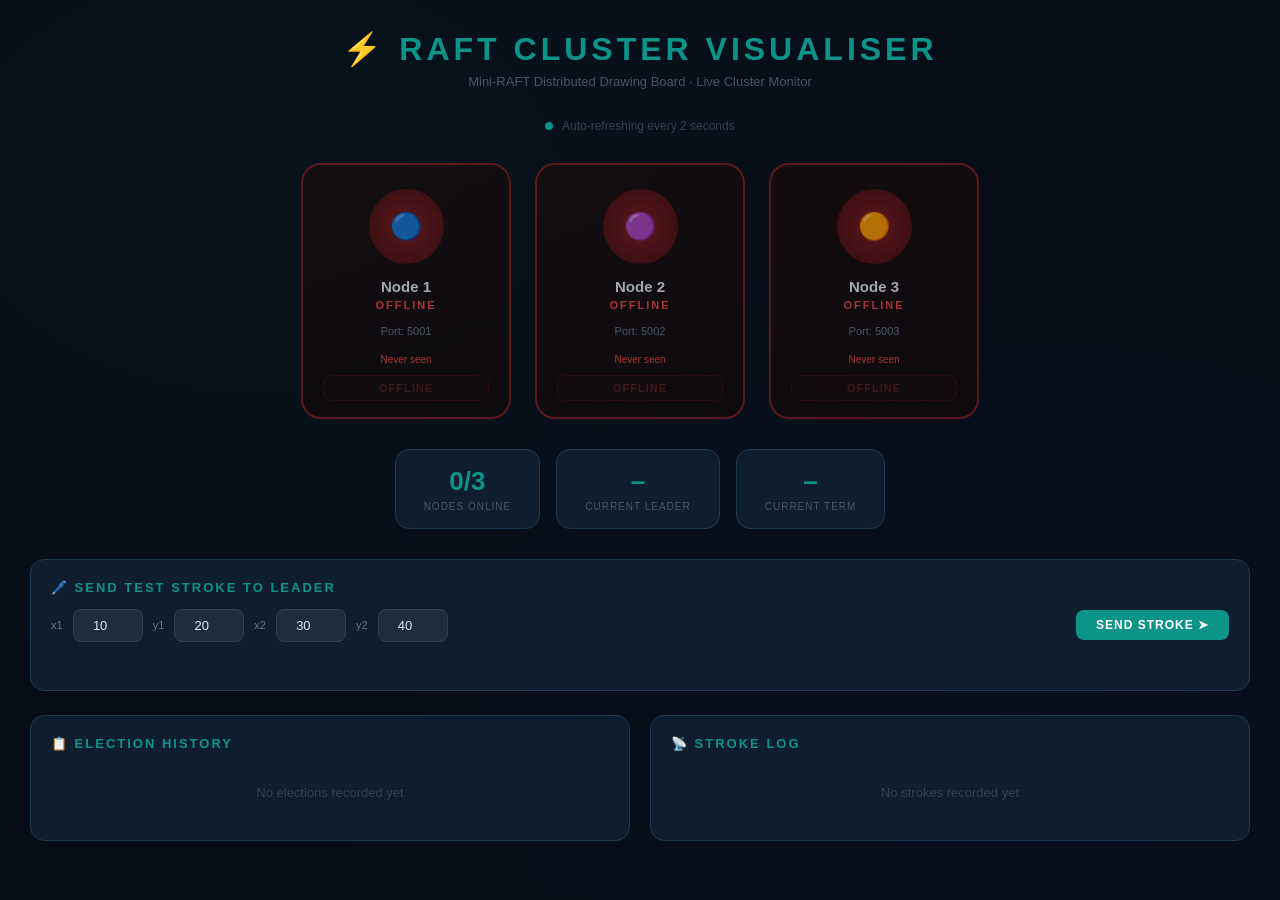
==== replica1/visualiser.html @ d2bff619 "dashboard of the election" ====
<!DOCTYPE html>
<html lang="en">
<head>
  <meta charset="UTF-8" />
  <meta name="viewport" content="width=device-width, initial-scale=1.0"/>
  <title>RAFT Cluster Visualiser</title>
  <style>
    * { margin: 0; padding: 0; box-sizing: border-box; }

    body {
      font-family: 'Segoe UI', sans-serif;
      background: #060d18;
      color: #e2e8f0;
      min-height: 100vh;
      padding: 30px;
      background-image: radial-gradient(ellipse at 20% 20%, rgba(13,148,136,0.05) 0%, transparent 50%),
                        radial-gradient(ellipse at 80% 80%, rgba(30,64,175,0.05) 0%, transparent 50%);
    }

    /* ── Header ── */
    .header { text-align: center; margin-bottom: 30px; }
    h1 { font-size: 32px; color: #0d9488; letter-spacing: 4px; font-weight: 800; }
    .subtitle { font-size: 13px; color: #475569; margin-top: 6px; }
    .refresh-bar { text-align: center; font-size: 12px; color: #334155; margin: 12px 0 30px; }
    .dot { display: inline-block; width: 8px; height: 8px; border-radius: 50%; background: #0d9488; margin-right: 6px; animation: blink 1s infinite; }
    @keyframes blink { 0%,100%{opacity:1} 50%{opacity:0.2} }

    /* ── Node cards ── */
    .nodes-container { display: flex; justify-content: center; gap: 24px; flex-wrap: wrap; margin-bottom: 30px; }

    .node-card {
      background: #0f1e2e;
      border-radius: 20px;
      padding: 24px 20px 16px;
      width: 210px;
      text-align: center;
      border: 2px solid #1e3a50;
      transition: all 0.4s ease;
      position: relative;
    }

    .node-card.leader {
      border-color: #0d9488;
      background: linear-gradient(160deg, #0d2d29, #0a1f1c);
      box-shadow: 0 0 30px rgba(13,148,136,0.3), inset 0 0 30px rgba(13,148,136,0.05);
    }

    .node-card.follower {
      border-color: #1e40af;
      background: linear-gradient(160deg, #0d1b2a, #0a1520);
      box-shadow: 0 0 15px rgba(30,64,175,0.15);
    }

    .node-card.offline {
      border-color: #7f1d1d;
      background: linear-gradient(160deg, #1a0d0d, #110909);
      opacity: 0.7;
    }

    .node-circle {
      width: 75px; height: 75px; border-radius: 50%;
      margin: 0 auto 14px;
      display: flex; align-items: center; justify-content: center;
      font-size: 26px; transition: all 0.4s ease;
    }

    .leader .node-circle { background: radial-gradient(circle, #0d9488, #065f46); box-shadow: 0 0 25px rgba(13,148,136,0.8); animation: pulse 1.5s infinite; }
    .follower .node-circle { background: radial-gradient(circle, #1e40af, #1e3a8a); box-shadow: 0 0 12px rgba(30,64,175,0.5); }
    .offline .node-circle { background: radial-gradient(circle, #7f1d1d, #450a0a); }

    @keyframes pulse {
      0%  { box-shadow: 0 0 15px rgba(13,148,136,0.7); }
      50% { box-shadow: 0 0 40px rgba(13,148,136,1.0); }
      100%{ box-shadow: 0 0 15px rgba(13,148,136,0.7); }
    }

    .node-name { font-size: 15px; font-weight: 700; margin-bottom: 4px; }
    .node-state { font-size: 11px; font-weight: 700; letter-spacing: 2px; margin-bottom: 10px; }
    .leader .node-state  { color: #0d9488; }
    .follower .node-state { color: #3b82f6; }
    .offline .node-state  { color: #ef4444; }

    .node-info { font-size: 11px; color: #64748b; line-height: 1.9; margin-bottom: 12px; }
    .node-info span { display: block; }

    .last-seen { font-size: 10px; color: #334155; margin-bottom: 10px; }
    .last-seen.fresh { color: #0d9488; }
    .last-seen.stale { color: #f59e0b; }
    .last-seen.dead  { color: #ef4444; }

    /* ── Kill button ── */
    .kill-btn {
      width: 100%; padding: 6px 0; border-radius: 8px;
      border: 1px solid #7f1d1d; background: rgba(127,29,29,0.15);
      color: #ef4444; font-size: 11px; font-weight: 600;
      cursor: pointer; transition: all 0.2s;
      letter-spacing: 1px;
    }
    .kill-btn:hover { background: rgba(127,29,29,0.4); border-color: #ef4444; }
    .kill-btn:disabled { opacity: 0.3; cursor: not-allowed; }

    /* ── Stats ── */
    .stats-row { display: flex; justify-content: center; gap: 16px; flex-wrap: wrap; margin-bottom: 30px; }
    .stat-box { background: #0f1e2e; border-radius: 14px; padding: 16px 28px; text-align: center; border: 1px solid #1e3a50; min-width: 140px; }
    .stat-value { font-size: 26px; font-weight: 800; color: #0d9488; }
    .stat-label { font-size: 10px; color: #475569; margin-top: 4px; letter-spacing: 1px; }

    /* ── Send stroke panel ── */
    .stroke-form { background: #0f1e2e; border-radius: 14px; padding: 20px; border: 1px solid #1e3a50; margin-bottom: 24px; }
    .stroke-form-title { font-size: 13px; font-weight: 700; color: #0d9488; letter-spacing: 2px; margin-bottom: 14px; }
    .stroke-inputs { display: flex; gap: 10px; flex-wrap: wrap; align-items: center; }
    .stroke-inputs input {
      width: 70px; padding: 8px 10px; border-radius: 8px;
      background: #1e2d3d; border: 1px solid #2d3f50; color: #e2e8f0;
      font-size: 13px; text-align: center;
    }
    .stroke-inputs input:focus { outline: none; border-color: #0d9488; }
    .stroke-label { font-size: 11px; color: #64748b; }
    .send-btn {
      padding: 8px 20px; border-radius: 8px; border: none;
      background: #0d9488; color: white; font-size: 12px;
      font-weight: 700; cursor: pointer; transition: all 0.2s;
      letter-spacing: 1px; margin-left: auto;
    }
    .send-btn:hover { background: #0a7470; }
    .stroke-status { font-size: 12px; margin-top: 10px; min-height: 18px; }
    .stroke-status.ok  { color: #0d9488; }
    .stroke-status.err { color: #ef4444; }

    /* ── Panels ── */
    .panels { display: flex; gap: 20px; flex-wrap: wrap; }
    .panel { background: #0f1e2e; border-radius: 14px; padding: 20px; border: 1px solid #1e3a50; flex: 1; min-width: 300px; }
    .section-title { font-size: 13px; font-weight: 700; color: #0d9488; letter-spacing: 2px; margin-bottom: 14px; }

    .history-table { width: 100%; border-collapse: collapse; font-size: 12px; }
    .history-table th { background: #0d9488; color: white; padding: 9px 12px; text-align: left; font-weight: 600; letter-spacing: 1px; }
    .history-table td { padding: 9px 12px; border-bottom: 1px solid #1e2d3d; color: #cbd5e1; }
    .history-table tr:nth-child(even) td { background: #0d1b2a; }
    .history-table tr:last-child td { border-bottom: none; }
    .winner-badge { background: #0d9488; color: white; padding: 2px 10px; border-radius: 20px; font-size: 10px; font-weight: 700; }

    .no-data { color: #334155; font-size: 13px; text-align: center; padding: 20px; }

    .stroke-item { font-size: 12px; padding: 7px 0; border-bottom: 1px solid #1e2d3d; color: #94a3b8; display: flex; justify-content: space-between; }
    .stroke-item:last-child { border-bottom: none; }
  </style>
</head>
<body>

  <div class="header">
    <h1>⚡ RAFT CLUSTER VISUALISER</h1>
    <p class="subtitle">Mini-RAFT Distributed Drawing Board · Live Cluster Monitor</p>
  </div>

  <div class="refresh-bar"><span class="dot"></span> Auto-refreshing every 2 seconds</div>

  <!-- Node cards -->
  <div class="nodes-container" id="nodes"></div>

  <!-- Stats -->
  <div class="stats-row" id="stats"></div>

  <!-- Send stroke form -->
  <div class="stroke-form">
    <div class="stroke-form-title">🖊️ SEND TEST STROKE TO LEADER</div>
    <div class="stroke-inputs">
      <span class="stroke-label">x1</span>
      <input type="number" id="x1" value="10" />
      <span class="stroke-label">y1</span>
      <input type="number" id="y1" value="20" />
      <span class="stroke-label">x2</span>
      <input type="number" id="x2" value="30" />
      <span class="stroke-label">y2</span>
      <input type="number" id="y2" value="40" />
      <button class="send-btn" onclick="sendStroke()">SEND STROKE ➤</button>
    </div>
    <div class="stroke-status" id="stroke-status"></div>
  </div>

  <!-- Panels -->
  <div class="panels">
    <div class="panel">
      <div class="section-title">📋 ELECTION HISTORY</div>
      <div id="election-history"><p class="no-data">Loading...</p></div>
    </div>
    <div class="panel">
      <div class="section-title">📡 STROKE LOG</div>
      <div id="stroke-log"><p class="no-data">Loading...</p></div>
    </div>
  </div>

<script>
  const NODES = [
    { id: 1, port: 5001 },
    { id: 2, port: 5002 },
    { id: 3, port: 5003 },
  ];

  // track last seen times
  const lastSeen = {};

  async function fetchNode(port) {
    try {
      const r = await fetch(`http://localhost:${port}/status`, { signal: AbortSignal.timeout(1500) });
      lastSeen[port] = Date.now();
      return await r.json();
    } catch { return null; }
  }

  async function fetchHistory(port) {
    try {
      const r = await fetch(`http://localhost:${port}/election_history`);
      const d = await r.json();
      return d.elections || [];
    } catch { return []; }
  }

  async function fetchStrokes(port) {
    try {
      const r = await fetch(`http://localhost:${port}/get_strokes`);
      const d = await r.json();
      return d.strokes || [];
    } catch { return []; }
  }

  function emoji(id) { return ["🔵","🟣","🟠"][id-1] || "⚪"; }

  function lastSeenText(port) {
    if (!lastSeen[port]) return { text: "Never seen", cls: "dead" };
    const sec = Math.floor((Date.now() - lastSeen[port]) / 1000);
    if (sec < 3)  return { text: `Last seen: ${sec}s ago`, cls: "fresh" };
    if (sec < 10) return { text: `Last seen: ${sec}s ago`, cls: "stale" };
    return { text: `Last seen: ${sec}s ago`, cls: "dead" };
  }

  async function killNode(port, nodeId) {
    if (!confirm(`Kill Node ${nodeId}? This will trigger a new election.`)) return;
    try {
      await fetch(`http://localhost:${port}/shutdown`, { method: "POST" });
    } catch {}
  }

  async function sendStroke() {
    const x1 = parseInt(document.getElementById("x1").value);
    const y1 = parseInt(document.getElementById("y1").value);
    const x2 = parseInt(document.getElementById("x2").value);
    const y2 = parseInt(document.getElementById("y2").value);
    const statusEl = document.getElementById("stroke-status");

    // find leader port
    const statuses = await Promise.all(NODES.map(n => fetchNode(n.port)));
    const leader = statuses.find(s => s?.state === "leader");
    if (!leader) {
      statusEl.textContent = "❌ No leader available right now!";
      statusEl.className = "stroke-status err";
      return;
    }

    const leaderPort = NODES.find(n => n.id === leader.id)?.port;
    try {
      const r = await fetch(`http://localhost:${leaderPort}/stroke`, {
        method: "POST",
        headers: { "Content-Type": "application/json" },
        body: JSON.stringify({ stroke: { type: "stroke", x1, y1, x2, y2 } })
      });
      const d = await r.json();
      if (d.success) {
        statusEl.textContent = `✅ Stroke sent to Node ${leader.id} — replicated to ${d.replicated_to} node(s)`;
        statusEl.className = "stroke-status ok";
      } else {
        statusEl.textContent = `❌ Error: ${d.error}`;
        statusEl.className = "stroke-status err";
      }
    } catch {
      statusEl.textContent = "❌ Failed to send stroke";
      statusEl.className = "stroke-status err";
    }

    setTimeout(() => { statusEl.textContent = ""; }, 4000);
  }

  async function refresh() {
    const statuses = await Promise.all(NODES.map(n => fetchNode(n.port)));

    // ── Node cards ──
    document.getElementById("nodes").innerHTML = statuses.map((s, i) => {
      const node = NODES[i];
      const ls = lastSeenText(node.port);

      if (!s) return `
        <div class="node-card offline">
          <div class="node-circle">${emoji(node.id)}</div>
          <div class="node-name">Node ${node.id}</div>
          <div class="node-state">OFFLINE</div>
          <div class="node-info"><span>Port: ${node.port}</span></div>
          <div class="last-seen ${ls.cls}">${ls.text}</div>
          <button class="kill-btn" disabled>OFFLINE</button>
        </div>`;

      const cls    = s.state === "leader" ? "leader" : "follower";
      const crown  = s.state === "leader" ? " 👑" : "";
      return `
        <div class="node-card ${cls}">
          <div class="node-circle">${emoji(node.id)}</div>
          <div class="node-name">Node ${node.id}${crown}</div>
          <div class="node-state">${s.state.toUpperCase()}</div>
          <div class="node-info">
            <span>Term: ${s.term}</span>
            <span>Leader: Node ${s.leader ?? "?"}</span>
            <span>Port: ${node.port}</span>
          </div>
          <div class="last-seen ${ls.cls}">${ls.text}</div>
          <button class="kill-btn" onclick="killNode(${node.port}, ${node.id})">⛔ KILL NODE</button>
        </div>`;
    }).join("");

    // ── Stats ──
    const online = statuses.filter(Boolean).length;
    const leader = statuses.find(s => s?.state === "leader");
    const term   = leader?.term ?? (statuses.find(Boolean)?.term ?? "–");

    document.getElementById("stats").innerHTML = `
      <div class="stat-box"><div class="stat-value">${online}/3</div><div class="stat-label">NODES ONLINE</div></div>
      <div class="stat-box"><div class="stat-value">${leader ? `Node ${leader.id}` : "–"}</div><div class="stat-label">CURRENT LEADER</div></div>
      <div class="stat-box"><div class="stat-value">${term}</div><div class="stat-label">CURRENT TERM</div></div>`;

    // ── Election history ──
    const leaderPort = leader
      ? NODES.find(n => n.id === leader.id)?.port
      : NODES.find((n,i) => statuses[i])?.port;

    const history = leaderPort ? await fetchHistory(leaderPort) : [];
    const histEl  = document.getElementById("election-history");

    if (!history.length) {
      histEl.innerHTML = `<p class="no-data">No elections recorded yet</p>`;
    } else {
      const rows = [...history].reverse().map(e => `
        <tr>
          <td>${e.term}</td>
          <td><span class="winner-badge">Node ${e.winner}</span></td>
          <td>${e.votes}/${e.majority}</td>
          <td>${e.timestamp}</td>
        </tr>`).join("");
      histEl.innerHTML = `
        <table class="history-table">
          <thead><tr><th>Term</th><th>Winner</th><th>Votes</th><th>Time</th></tr></thead>
          <tbody>${rows}</tbody>
        </table>`;
    }

    // ── Stroke log ──
    const strokes  = leaderPort ? await fetchStrokes(leaderPort) : [];
    const strokeEl = document.getElementById("stroke-log");

    if (!strokes.length) {
      strokeEl.innerHTML = `<p class="no-data">No strokes recorded yet</p>`;
    } else {
      strokeEl.innerHTML =
        `<p style="color:#475569;font-size:11px;margin-bottom:10px">Total: ${strokes.length} stroke(s)</p>` +
        [...strokes].reverse().slice(0, 10).map((s, i) => `
          <div class="stroke-item">
            <span style="color:#64748b">#${strokes.length - i}</span>
            <span>(${s.x1}, ${s.y1}) → (${s.x2}, ${s.y2})</span>
            <span style="color:#334155">${s.type || "stroke"}</span>
          </div>`).join("") +
        (strokes.length > 10
          ? `<p style="color:#334155;font-size:11px;margin-top:8px">... and ${strokes.length - 10} more</p>`
          : "");
    }
  }

  refresh();
  setInterval(refresh, 2000);
</script>
</body>
</html>
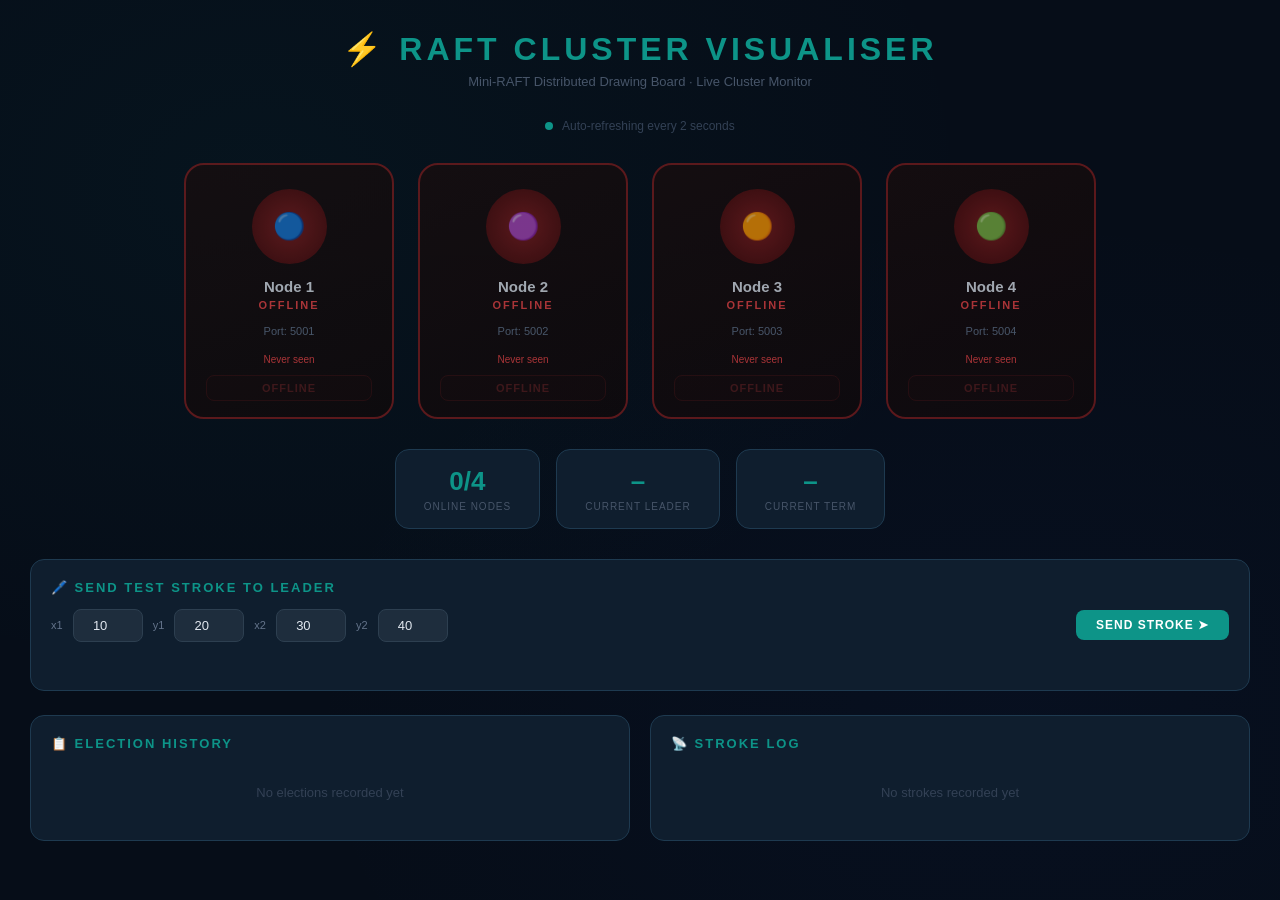
==== commit f2986213: "Update visulasier" ====
--- a/replica1/visualiser.html
+++ b/replica1/visualiser.html
@@ -1,377 +1,169 @@
 <!DOCTYPE html>
 <html lang="en">
 <head>
-  <meta charset="UTF-8" />
-  <meta name="viewport" content="width=device-width, initial-scale=1.0"/>
-  <title>RAFT Cluster Visualiser</title>
-  <style>
-    * { margin: 0; padding: 0; box-sizing: border-box; }
+<meta charset="UTF-8" />
+<meta name="viewport" content="width=device-width, initial-scale=1.0"/>
+<title>RAFT Cluster Visualiser</title>
+<style>
+* { margin: 0; padding: 0; box-sizing: border-box; }
+body { font-family:'Segoe UI',sans-serif; background:#060d18; color:#e2e8f0; min-height:100vh; padding:30px;
+  background-image: radial-gradient(ellipse at 20% 20%, rgba(13,148,136,0.05) 0%, transparent 50%),
+                    radial-gradient(ellipse at 80% 80%, rgba(30,64,175,0.05) 0%, transparent 50%); }
 
-    body {
-      font-family: 'Segoe UI', sans-serif;
-      background: #060d18;
-      color: #e2e8f0;
-      min-height: 100vh;
-      padding: 30px;
-      background-image: radial-gradient(ellipse at 20% 20%, rgba(13,148,136,0.05) 0%, transparent 50%),
-                        radial-gradient(ellipse at 80% 80%, rgba(30,64,175,0.05) 0%, transparent 50%);
-    }
+.header { text-align:center; margin-bottom:30px; }
+h1 { font-size:32px; color:#0d9488; letter-spacing:4px; font-weight:800; }
+.subtitle { font-size:13px; color:#475569; margin-top:6px; }
+.refresh-bar { text-align:center; font-size:12px; color:#334155; margin:12px 0 30px; }
+.dot { display:inline-block; width:8px; height:8px; border-radius:50%; background:#0d9488; margin-right:6px; animation:blink 1s infinite; }
+@keyframes blink {0%,100%{opacity:1}50%{opacity:0.2}}
 
-    /* ── Header ── */
-    .header { text-align: center; margin-bottom: 30px; }
-    h1 { font-size: 32px; color: #0d9488; letter-spacing: 4px; font-weight: 800; }
-    .subtitle { font-size: 13px; color: #475569; margin-top: 6px; }
-    .refresh-bar { text-align: center; font-size: 12px; color: #334155; margin: 12px 0 30px; }
-    .dot { display: inline-block; width: 8px; height: 8px; border-radius: 50%; background: #0d9488; margin-right: 6px; animation: blink 1s infinite; }
-    @keyframes blink { 0%,100%{opacity:1} 50%{opacity:0.2} }
+.nodes-container { display:flex; justify-content:center; gap:24px; flex-wrap:wrap; margin-bottom:30px; }
+.node-card { background:#0f1e2e; border-radius:20px; padding:24px 20px 16px; width:210px; text-align:center; border:2px solid #1e3a50; transition:all 0.4s ease; position:relative; }
+.node-card.leader { border-color:#0d9488; background:linear-gradient(160deg,#0d2d29,#0a1f1c); box-shadow:0 0 30px rgba(13,148,136,0.3), inset 0 0 30px rgba(13,148,136,0.05); }
+.node-card.follower { border-color:#1e40af; background:linear-gradient(160deg,#0d1b2a,#0a1520); box-shadow:0 0 15px rgba(30,64,175,0.15); }
+.node-card.offline { border-color:#7f1d1d; background:linear-gradient(160deg,#1a0d0d,#110909); opacity:0.7; }
 
-    /* ── Node cards ── */
-    .nodes-container { display: flex; justify-content: center; gap: 24px; flex-wrap: wrap; margin-bottom: 30px; }
+.node-circle { width:75px; height:75px; border-radius:50%; margin:0 auto 14px; display:flex; align-items:center; justify-content:center; font-size:26px; transition:all 0.4s ease; }
+.leader .node-circle { background:radial-gradient(circle,#0d9488,#065f46); box-shadow:0 0 25px rgba(13,148,136,0.8); animation:pulse 1.5s infinite; }
+.follower .node-circle { background:radial-gradient(circle,#1e40af,#1e3a8a); box-shadow:0 0 12px rgba(30,64,175,0.5); }
+.offline .node-circle { background:radial-gradient(circle,#7f1d1d,#450a0a); }
+@keyframes pulse {0%{box-shadow:0 0 15px rgba(13,148,136,0.7);}50%{box-shadow:0 0 40px rgba(13,148,136,1.0);}100%{box-shadow:0 0 15px rgba(13,148,136,0.7);}}
 
-    .node-card {
-      background: #0f1e2e;
-      border-radius: 20px;
-      padding: 24px 20px 16px;
-      width: 210px;
-      text-align: center;
-      border: 2px solid #1e3a50;
-      transition: all 0.4s ease;
-      position: relative;
-    }
+.node-name { font-size:15px; font-weight:700; margin-bottom:4px; }
+.node-state { font-size:11px; font-weight:700; letter-spacing:2px; margin-bottom:10px; }
+.leader .node-state { color:#0d9488; }
+.follower .node-state { color:#3b82f6; }
+.offline .node-state { color:#ef4444; }
 
-    .node-card.leader {
-      border-color: #0d9488;
-      background: linear-gradient(160deg, #0d2d29, #0a1f1c);
-      box-shadow: 0 0 30px rgba(13,148,136,0.3), inset 0 0 30px rgba(13,148,136,0.05);
-    }
+.node-info { font-size:11px; color:#64748b; line-height:1.9; margin-bottom:12px; }
+.node-info span { display:block; }
 
-    .node-card.follower {
-      border-color: #1e40af;
-      background: linear-gradient(160deg, #0d1b2a, #0a1520);
-      box-shadow: 0 0 15px rgba(30,64,175,0.15);
-    }
+.last-seen { font-size:10px; margin-bottom:10px; }
+.last-seen.fresh { color:#0d9488; }
+.last-seen.stale { color:#f59e0b; }
+.last-seen.dead { color:#ef4444; }
 
-    .node-card.offline {
-      border-color: #7f1d1d;
-      background: linear-gradient(160deg, #1a0d0d, #110909);
-      opacity: 0.7;
-    }
+.kill-btn { width:100%; padding:6px 0; border-radius:8px; border:1px solid #7f1d1d; background:rgba(127,29,29,0.15); color:#ef4444; font-size:11px; font-weight:600; cursor:pointer; transition:all 0.2s; letter-spacing:1px; }
+.kill-btn:hover { background: rgba(127,29,29,0.4); border-color:#ef4444; }
+.kill-btn:disabled { opacity:0.3; cursor:not-allowed; }
 
-    .node-circle {
-      width: 75px; height: 75px; border-radius: 50%;
-      margin: 0 auto 14px;
-      display: flex; align-items: center; justify-content: center;
-      font-size: 26px; transition: all 0.4s ease;
-    }
+.stats-row { display:flex; justify-content:center; gap:16px; flex-wrap:wrap; margin-bottom:30px; }
+.stat-box { background:#0f1e2e; border-radius:14px; padding:16px 28px; text-align:center; border:1px solid #1e3a50; min-width:140px; }
+.stat-value { font-size:26px; font-weight:800; color:#0d9488; }
+.stat-label { font-size:10px; color:#475569; margin-top:4px; letter-spacing:1px; }
 
-    .leader .node-circle { background: radial-gradient(circle, #0d9488, #065f46); box-shadow: 0 0 25px rgba(13,148,136,0.8); animation: pulse 1.5s infinite; }
-    .follower .node-circle { background: radial-gradient(circle, #1e40af, #1e3a8a); box-shadow: 0 0 12px rgba(30,64,175,0.5); }
-    .offline .node-circle { background: radial-gradient(circle, #7f1d1d, #450a0a); }
+.stroke-form { background:#0f1e2e; border-radius:14px; padding:20px; border:1px solid #1e3a50; margin-bottom:24px; }
+.stroke-form-title { font-size:13px; font-weight:700; color:#0d9488; letter-spacing:2px; margin-bottom:14px; }
+.stroke-inputs { display:flex; gap:10px; flex-wrap:wrap; align-items:center; }
+.stroke-inputs input { width:70px; padding:8px 10px; border-radius:8px; background:#1e2d3d; border:1px solid #2d3f50; color:#e2e8f0; font-size:13px; text-align:center; }
+.stroke-inputs input:focus { outline:none; border-color:#0d9488; }
+.stroke-label { font-size:11px; color:#64748b; }
+.send-btn { padding:8px 20px; border-radius:8px; border:none; background:#0d9488; color:white; font-size:12px; font-weight:700; cursor:pointer; transition:all 0.2s; letter-spacing:1px; margin-left:auto; }
+.send-btn:hover { background:#0a7470; }
+.stroke-status { font-size:12px; margin-top:10px; min-height:18px; }
+.stroke-status.ok { color:#0d9488; }
+.stroke-status.err { color:#ef4444; }
 
-    @keyframes pulse {
-      0%  { box-shadow: 0 0 15px rgba(13,148,136,0.7); }
-      50% { box-shadow: 0 0 40px rgba(13,148,136,1.0); }
-      100%{ box-shadow: 0 0 15px rgba(13,148,136,0.7); }
-    }
-
-    .node-name { font-size: 15px; font-weight: 700; margin-bottom: 4px; }
-    .node-state { font-size: 11px; font-weight: 700; letter-spacing: 2px; margin-bottom: 10px; }
-    .leader .node-state  { color: #0d9488; }
-    .follower .node-state { color: #3b82f6; }
-    .offline .node-state  { color: #ef4444; }
-
-    .node-info { font-size: 11px; color: #64748b; line-height: 1.9; margin-bottom: 12px; }
-    .node-info span { display: block; }
-
-    .last-seen { font-size: 10px; color: #334155; margin-bottom: 10px; }
-    .last-seen.fresh { color: #0d9488; }
-    .last-seen.stale { color: #f59e0b; }
-    .last-seen.dead  { color: #ef4444; }
-
-    /* ── Kill button ── */
-    .kill-btn {
-      width: 100%; padding: 6px 0; border-radius: 8px;
-      border: 1px solid #7f1d1d; background: rgba(127,29,29,0.15);
-      color: #ef4444; font-size: 11px; font-weight: 600;
-      cursor: pointer; transition: all 0.2s;
-      letter-spacing: 1px;
-    }
-    .kill-btn:hover { background: rgba(127,29,29,0.4); border-color: #ef4444; }
-    .kill-btn:disabled { opacity: 0.3; cursor: not-allowed; }
-
-    /* ── Stats ── */
-    .stats-row { display: flex; justify-content: center; gap: 16px; flex-wrap: wrap; margin-bottom: 30px; }
-    .stat-box { background: #0f1e2e; border-radius: 14px; padding: 16px 28px; text-align: center; border: 1px solid #1e3a50; min-width: 140px; }
-    .stat-value { font-size: 26px; font-weight: 800; color: #0d9488; }
-    .stat-label { font-size: 10px; color: #475569; margin-top: 4px; letter-spacing: 1px; }
-
-    /* ── Send stroke panel ── */
-    .stroke-form { background: #0f1e2e; border-radius: 14px; padding: 20px; border: 1px solid #1e3a50; margin-bottom: 24px; }
-    .stroke-form-title { font-size: 13px; font-weight: 700; color: #0d9488; letter-spacing: 2px; margin-bottom: 14px; }
-    .stroke-inputs { display: flex; gap: 10px; flex-wrap: wrap; align-items: center; }
-    .stroke-inputs input {
-      width: 70px; padding: 8px 10px; border-radius: 8px;
-      background: #1e2d3d; border: 1px solid #2d3f50; color: #e2e8f0;
-      font-size: 13px; text-align: center;
-    }
-    .stroke-inputs input:focus { outline: none; border-color: #0d9488; }
-    .stroke-label { font-size: 11px; color: #64748b; }
-    .send-btn {
-      padding: 8px 20px; border-radius: 8px; border: none;
-      background: #0d9488; color: white; font-size: 12px;
-      font-weight: 700; cursor: pointer; transition: all 0.2s;
-      letter-spacing: 1px; margin-left: auto;
-    }
-    .send-btn:hover { background: #0a7470; }
-    .stroke-status { font-size: 12px; margin-top: 10px; min-height: 18px; }
-    .stroke-status.ok  { color: #0d9488; }
-    .stroke-status.err { color: #ef4444; }
-
-    /* ── Panels ── */
-    .panels { display: flex; gap: 20px; flex-wrap: wrap; }
-    .panel { background: #0f1e2e; border-radius: 14px; padding: 20px; border: 1px solid #1e3a50; flex: 1; min-width: 300px; }
-    .section-title { font-size: 13px; font-weight: 700; color: #0d9488; letter-spacing: 2px; margin-bottom: 14px; }
-
-    .history-table { width: 100%; border-collapse: collapse; font-size: 12px; }
-    .history-table th { background: #0d9488; color: white; padding: 9px 12px; text-align: left; font-weight: 600; letter-spacing: 1px; }
-    .history-table td { padding: 9px 12px; border-bottom: 1px solid #1e2d3d; color: #cbd5e1; }
-    .history-table tr:nth-child(even) td { background: #0d1b2a; }
-    .history-table tr:last-child td { border-bottom: none; }
-    .winner-badge { background: #0d9488; color: white; padding: 2px 10px; border-radius: 20px; font-size: 10px; font-weight: 700; }
-
-    .no-data { color: #334155; font-size: 13px; text-align: center; padding: 20px; }
-
-    .stroke-item { font-size: 12px; padding: 7px 0; border-bottom: 1px solid #1e2d3d; color: #94a3b8; display: flex; justify-content: space-between; }
-    .stroke-item:last-child { border-bottom: none; }
-  </style>
+.panels { display:flex; gap:20px; flex-wrap:wrap; }
+.panel { background:#0f1e2e; border-radius:14px; padding:20px; border:1px solid #1e3a50; flex:1; min-width:300px; }
+.section-title { font-size:13px; font-weight:700; color:#0d9488; letter-spacing:2px; margin-bottom:14px; }
+.history-table { width:100%; border-collapse:collapse; font-size:12px; }
+.history-table th { background:#0d9488; color:white; padding:9px 12px; text-align:left; font-weight:600; letter-spacing:1px; }
+.history-table td { padding:9px 12px; border-bottom:1px solid #1e2d3d; color:#cbd5e1; }
+.history-table tr:nth-child(even) td { background:#0d1b2a; }
+.history-table tr:last-child td { border-bottom:none; }
+.winner-badge { background:#0d9488; color:white; padding:2px 10px; border-radius:20px; font-size:10px; font-weight:700; }
+.no-data { color:#334155; font-size:13px; text-align:center; padding:20px; }
+.stroke-item { font-size:12px; padding:7px 0; border-bottom:1px solid #1e2d3d; color:#94a3b8; display:flex; justify-content:space-between; }
+.stroke-item:last-child { border-bottom:none; }
+</style>
 </head>
 <body>
 
-  <div class="header">
-    <h1>⚡ RAFT CLUSTER VISUALISER</h1>
-    <p class="subtitle">Mini-RAFT Distributed Drawing Board · Live Cluster Monitor</p>
-  </div>
+<div class="header">
+<h1>⚡ RAFT CLUSTER VISUALISER</h1>
+<p class="subtitle">Mini-RAFT Distributed Drawing Board · Live Cluster Monitor</p>
+</div>
 
-  <div class="refresh-bar"><span class="dot"></span> Auto-refreshing every 2 seconds</div>
+<div class="refresh-bar"><span class="dot"></span> Auto-refreshing every 2 seconds</div>
 
-  <!-- Node cards -->
-  <div class="nodes-container" id="nodes"></div>
+<div class="nodes-container" id="nodes"></div>
+<div class="stats-row" id="stats"></div>
 
-  <!-- Stats -->
-  <div class="stats-row" id="stats"></div>
+<div class="stroke-form">
+<div class="stroke-form-title">🖊️ SEND TEST STROKE TO LEADER</div>
+<div class="stroke-inputs">
+<span class="stroke-label">x1</span><input type="number" id="x1" value="10" />
+<span class="stroke-label">y1</span><input type="number" id="y1" value="20" />
+<span class="stroke-label">x2</span><input type="number" id="x2" value="30" />
+<span class="stroke-label">y2</span><input type="number" id="y2" value="40" />
+<button class="send-btn" onclick="sendStroke()">SEND STROKE ➤</button>
+</div>
+<div class="stroke-status" id="stroke-status"></div>
+</div>
 
-  <!-- Send stroke form -->
-  <div class="stroke-form">
-    <div class="stroke-form-title">🖊️ SEND TEST STROKE TO LEADER</div>
-    <div class="stroke-inputs">
-      <span class="stroke-label">x1</span>
-      <input type="number" id="x1" value="10" />
-      <span class="stroke-label">y1</span>
-      <input type="number" id="y1" value="20" />
-      <span class="stroke-label">x2</span>
-      <input type="number" id="x2" value="30" />
-      <span class="stroke-label">y2</span>
-      <input type="number" id="y2" value="40" />
-      <button class="send-btn" onclick="sendStroke()">SEND STROKE ➤</button>
-    </div>
-    <div class="stroke-status" id="stroke-status"></div>
-  </div>
-
-  <!-- Panels -->
-  <div class="panels">
-    <div class="panel">
-      <div class="section-title">📋 ELECTION HISTORY</div>
-      <div id="election-history"><p class="no-data">Loading...</p></div>
-    </div>
-    <div class="panel">
-      <div class="section-title">📡 STROKE LOG</div>
-      <div id="stroke-log"><p class="no-data">Loading...</p></div>
-    </div>
-  </div>
+<div class="panels">
+<div class="panel">
+<div class="section-title">📋 ELECTION HISTORY</div>
+<div id="election-history"><p class="no-data">Loading...</p></div>
+</div>
+<div class="panel">
+<div class="section-title">📡 STROKE LOG</div>
+<div id="stroke-log"><p class="no-data">Loading...</p></div>
+</div>
+</div>
 
 <script>
-  const NODES = [
-    { id: 1, port: 5001 },
-    { id: 2, port: 5002 },
-    { id: 3, port: 5003 },
-  ];
+const NODES = [
+  {id:1, port:5001},{id:2, port:5002},{id:3, port:5003},{id:4, port:5004}
+];
+const lastSeen={};
 
-  // track last seen times
-  const lastSeen = {};
-
-  async function fetchNode(port) {
-    try {
-      const r = await fetch(`http://localhost:${port}/status`, { signal: AbortSignal.timeout(1500) });
-      lastSeen[port] = Date.now();
-      return await r.json();
-    } catch { return null; }
-  }
-
-  async function fetchHistory(port) {
-    try {
-      const r = await fetch(`http://localhost:${port}/election_history`);
-      const d = await r.json();
-      return d.elections || [];
-    } catch { return []; }
-  }
-
-  async function fetchStrokes(port) {
-    try {
-      const r = await fetch(`http://localhost:${port}/get_strokes`);
-      const d = await r.json();
-      return d.strokes || [];
-    } catch { return []; }
-  }
-
-  function emoji(id) { return ["🔵","🟣","🟠"][id-1] || "⚪"; }
-
-  function lastSeenText(port) {
-    if (!lastSeen[port]) return { text: "Never seen", cls: "dead" };
-    const sec = Math.floor((Date.now() - lastSeen[port]) / 1000);
-    if (sec < 3)  return { text: `Last seen: ${sec}s ago`, cls: "fresh" };
-    if (sec < 10) return { text: `Last seen: ${sec}s ago`, cls: "stale" };
-    return { text: `Last seen: ${sec}s ago`, cls: "dead" };
-  }
-
-  async function killNode(port, nodeId) {
-    if (!confirm(`Kill Node ${nodeId}? This will trigger a new election.`)) return;
-    try {
-      await fetch(`http://localhost:${port}/shutdown`, { method: "POST" });
-    } catch {}
-  }
-
-  async function sendStroke() {
-    const x1 = parseInt(document.getElementById("x1").value);
-    const y1 = parseInt(document.getElementById("y1").value);
-    const x2 = parseInt(document.getElementById("x2").value);
-    const y2 = parseInt(document.getElementById("y2").value);
-    const statusEl = document.getElementById("stroke-status");
-
-    // find leader port
-    const statuses = await Promise.all(NODES.map(n => fetchNode(n.port)));
-    const leader = statuses.find(s => s?.state === "leader");
-    if (!leader) {
-      statusEl.textContent = "❌ No leader available right now!";
-      statusEl.className = "stroke-status err";
-      return;
-    }
-
-    const leaderPort = NODES.find(n => n.id === leader.id)?.port;
-    try {
-      const r = await fetch(`http://localhost:${leaderPort}/stroke`, {
-        method: "POST",
-        headers: { "Content-Type": "application/json" },
-        body: JSON.stringify({ stroke: { type: "stroke", x1, y1, x2, y2 } })
-      });
-      const d = await r.json();
-      if (d.success) {
-        statusEl.textContent = `✅ Stroke sent to Node ${leader.id} — replicated to ${d.replicated_to} node(s)`;
-        statusEl.className = "stroke-status ok";
-      } else {
-        statusEl.textContent = `❌ Error: ${d.error}`;
-        statusEl.className = "stroke-status err";
-      }
-    } catch {
-      statusEl.textContent = "❌ Failed to send stroke";
-      statusEl.className = "stroke-status err";
-    }
-
-    setTimeout(() => { statusEl.textContent = ""; }, 4000);
-  }
-
-  async function refresh() {
-    const statuses = await Promise.all(NODES.map(n => fetchNode(n.port)));
-
-    // ── Node cards ──
-    document.getElementById("nodes").innerHTML = statuses.map((s, i) => {
-      const node = NODES[i];
-      const ls = lastSeenText(node.port);
-
-      if (!s) return `
-        <div class="node-card offline">
-          <div class="node-circle">${emoji(node.id)}</div>
-          <div class="node-name">Node ${node.id}</div>
-          <div class="node-state">OFFLINE</div>
-          <div class="node-info"><span>Port: ${node.port}</span></div>
-          <div class="last-seen ${ls.cls}">${ls.text}</div>
-          <button class="kill-btn" disabled>OFFLINE</button>
-        </div>`;
-
-      const cls    = s.state === "leader" ? "leader" : "follower";
-      const crown  = s.state === "leader" ? " 👑" : "";
-      return `
-        <div class="node-card ${cls}">
-          <div class="node-circle">${emoji(node.id)}</div>
-          <div class="node-name">Node ${node.id}${crown}</div>
-          <div class="node-state">${s.state.toUpperCase()}</div>
-          <div class="node-info">
-            <span>Term: ${s.term}</span>
-            <span>Leader: Node ${s.leader ?? "?"}</span>
-            <span>Port: ${node.port}</span>
-          </div>
-          <div class="last-seen ${ls.cls}">${ls.text}</div>
-          <button class="kill-btn" onclick="killNode(${node.port}, ${node.id})">⛔ KILL NODE</button>
-        </div>`;
-    }).join("");
-
-    // ── Stats ──
-    const online = statuses.filter(Boolean).length;
-    const leader = statuses.find(s => s?.state === "leader");
-    const term   = leader?.term ?? (statuses.find(Boolean)?.term ?? "–");
-
-    document.getElementById("stats").innerHTML = `
-      <div class="stat-box"><div class="stat-value">${online}/3</div><div class="stat-label">NODES ONLINE</div></div>
-      <div class="stat-box"><div class="stat-value">${leader ? `Node ${leader.id}` : "–"}</div><div class="stat-label">CURRENT LEADER</div></div>
-      <div class="stat-box"><div class="stat-value">${term}</div><div class="stat-label">CURRENT TERM</div></div>`;
-
-    // ── Election history ──
-    const leaderPort = leader
-      ? NODES.find(n => n.id === leader.id)?.port
-      : NODES.find((n,i) => statuses[i])?.port;
-
-    const history = leaderPort ? await fetchHistory(leaderPort) : [];
-    const histEl  = document.getElementById("election-history");
-
-    if (!history.length) {
-      histEl.innerHTML = `<p class="no-data">No elections recorded yet</p>`;
-    } else {
-      const rows = [...history].reverse().map(e => `
-        <tr>
-          <td>${e.term}</td>
-          <td><span class="winner-badge">Node ${e.winner}</span></td>
-          <td>${e.votes}/${e.majority}</td>
-          <td>${e.timestamp}</td>
-        </tr>`).join("");
-      histEl.innerHTML = `
-        <table class="history-table">
-          <thead><tr><th>Term</th><th>Winner</th><th>Votes</th><th>Time</th></tr></thead>
-          <tbody>${rows}</tbody>
-        </table>`;
-    }
-
-    // ── Stroke log ──
-    const strokes  = leaderPort ? await fetchStrokes(leaderPort) : [];
-    const strokeEl = document.getElementById("stroke-log");
-
-    if (!strokes.length) {
-      strokeEl.innerHTML = `<p class="no-data">No strokes recorded yet</p>`;
-    } else {
-      strokeEl.innerHTML =
-        `<p style="color:#475569;font-size:11px;margin-bottom:10px">Total: ${strokes.length} stroke(s)</p>` +
-        [...strokes].reverse().slice(0, 10).map((s, i) => `
-          <div class="stroke-item">
-            <span style="color:#64748b">#${strokes.length - i}</span>
-            <span>(${s.x1}, ${s.y1}) → (${s.x2}, ${s.y2})</span>
-            <span style="color:#334155">${s.type || "stroke"}</span>
-          </div>`).join("") +
-        (strokes.length > 10
-          ? `<p style="color:#334155;font-size:11px;margin-top:8px">... and ${strokes.length - 10} more</p>`
-          : "");
-    }
-  }
-
-  refresh();
-  setInterval(refresh, 2000);
+async function fetchNode(port){try{const r=await fetch(`http://localhost:${port}/status`,{signal:AbortSignal.timeout(1500)});lastSeen[port]=Date.now();return await r.json()}catch{return null}}
+async function fetchHistory(port){try{const r=await fetch(`http://localhost:${port}/election_history`);const d=await r.json();return d.elections||[]}catch{return []}}
+async function fetchStrokes(port){try{const r=await fetch(`http://localhost:${port}/get_strokes`);const d=await r.json();return d.strokes||[]}catch{return []}}
+function emoji(id){return["🔵","🟣","🟠","🟢"][id-1]||"⚪"}
+function lastSeenText(port){if(!lastSeen[port])return{text:"Never seen",cls:"dead"};const sec=Math.floor((Date.now()-lastSeen[port])/1000);if(sec<3)return{text:`Last seen: ${sec}s ago`,cls:"fresh"};if(sec<10)return{text:`Last seen: ${sec}s ago`,cls:"stale"};return{text:`Last seen: ${sec}s ago`,cls:"dead"}}
+async function killNode(port,id){if(!confirm(`Kill Node ${id}?`))return;try{await fetch(`http://localhost:${port}/shutdown`,{method:"POST"})}catch{}}
+async function sendStroke(){
+ const x1=+document.getElementById("x1").value;
+ const y1=+document.getElementById("y1").value;
+ const x2=+document.getElementById("x2").value;
+ const y2=+document.getElementById("y2").value;
+ const statusEl=document.getElementById("stroke-status");
+ const statuses=await Promise.all(NODES.map(n=>fetchNode(n.port)));
+ const leader=statuses.find(s=>s?.state==="leader");
+ if(!leader){statusEl.textContent="❌ No leader available right now!";statusEl.className="stroke-status err";return}
+ const leaderPort=NODES.find(n=>n.id===leader.id)?.port;
+ try{const r=await fetch(`http://localhost:${leaderPort}/stroke`,{method:"POST",headers:{"Content-Type":"application/json"},body:JSON.stringify({stroke:{type:"stroke",x1,y1,x2,y2}})});
+ const d=await r.json();if(d.success){statusEl.textContent=`✅ Stroke sent to Node ${leader.id} — replicated to ${d.replicated_to} node(s)`;statusEl.className="stroke-status ok"}else{statusEl.textContent=`❌ Error: ${d.error}`;statusEl.className="stroke-status err"}}catch{statusEl.textContent="❌ Failed to send stroke";statusEl.className="stroke-status err"}
+ setTimeout(()=>{statusEl.textContent=""},4000);
+}
+async function refresh(){
+ const statuses=await Promise.all(NODES.map(n=>fetchNode(n.port)));
+ document.getElementById("nodes").innerHTML=statuses.map((s,i)=>{
+   const node=NODES[i];const ls=lastSeenText(node.port);
+   if(!s)return`<div class="node-card offline"><div class="node-circle">${emoji(node.id)}</div><div class="node-name">Node ${node.id}</div><div class="node-state">OFFLINE</div><div class="node-info"><span>Port: ${node.port}</span></div><div class="last-seen ${ls.cls}">${ls.text}</div><button class="kill-btn" disabled>OFFLINE</button></div>`;
+   const cls=s.state==="leader"?"leader":"follower";
+   const crown=s.state==="leader"?" 👑":"";
+   return`<div class="node-card ${cls}"><div class="node-circle">${emoji(node.id)}</div><div class="node-name">Node ${node.id}${crown}</div><div class="node-state">${s.state.toUpperCase()}</div><div class="node-info"><span>Term: ${s.term}</span><span>Leader: Node ${s.leader??"?"}</span><span>Port: ${node.port}</span></div><div class="last-seen ${ls.cls}">${ls.text}</div><button class="kill-btn" onclick="killNode(${node.port},${node.id})">⛔ KILL NODE</button></div>`;
+ }).join("");
+ const online=statuses.filter(Boolean).length;
+ const leader=statuses.find(s=>s?.state==="leader");
+ const term=leader?.term??(statuses.find(Boolean)?.term??"–");
+ document.getElementById("stats").innerHTML=`<div class="stat-box"><div class="stat-value">${online}/${NODES.length}</div><div class="stat-label">ONLINE NODES</div></div><div class="stat-box"><div class="stat-value">${leader?`Node ${leader.id}`:"–"}</div><div class="stat-label">CURRENT LEADER</div></div><div class="stat-box"><div class="stat-value">${term}</div><div class="stat-label">CURRENT TERM</div></div>`;
+ const leaderPort2=leader?NODES.find(n=>n.id===leader.id)?.port:NODES.find((n,i)=>statuses[i])?.port;
+ const history=leaderPort2?await fetchHistory(leaderPort2):[];
+ const histEl=document.getElementById("election-history");
+ if(!history.length){histEl.innerHTML=`<p class="no-data">No elections recorded yet</p>`}
+ else{histEl.innerHTML=`<table class="history-table"><thead><tr><th>Term</th><th>Winner</th><th>Votes</th><th>Time</th></tr></thead><tbody>${[...history].reverse().map(e=>`<tr><td>${e.term}</td><td><span class="winner-badge">Node ${e.winner}</span></td><td>${e.votes}/${e.majority}</td><td>${e.timestamp}</td></tr>`).join("")}</tbody></table>`}
+ const strokes=leaderPort2?await fetchStrokes(leaderPort2):[];
+ const strokeEl=document.getElementById("stroke-log");
+ if(!strokes.length){strokeEl.innerHTML=`<p class="no-data">No strokes recorded yet</p>`}
+ else{strokeEl.innerHTML=`<p style="color:#475569;font-size:11px;margin-bottom:10px">Total: ${strokes.length} stroke(s)</p>`+[...strokes].reverse().slice(0,10).map((s,i)=>`<div class="stroke-item"><span style="color:#64748b">#${strokes.length-i}</span><span>(${s.x1},${s.y1}) → (${s.x2},${s.y2})</span><span style="color:#334155">${s.type||"stroke"}</span></div>`).join("")+(strokes.length>10?`<p style="color:#334155;font-size:11px;margin-top:8px">... and ${strokes.length-10} more</p>`:"")}
+}
+refresh();
+setInterval(refresh,2000);
 </script>
 </body>
-</html>+</html>
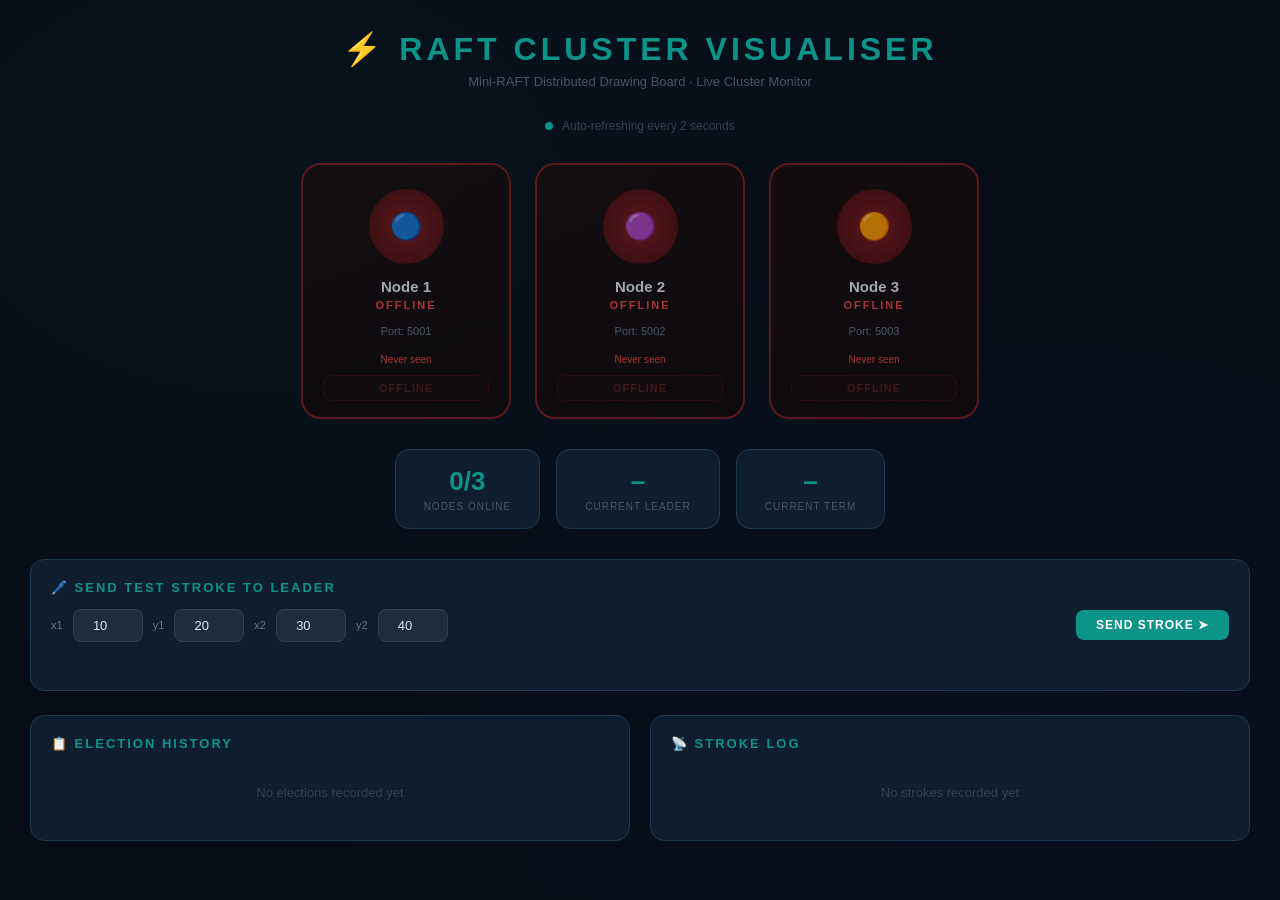
==== commit 9c236480: "Add logs folder for election history" ====
--- a/replica1/visualiser.html
+++ b/replica1/visualiser.html
@@ -1,169 +1,377 @@
 <!DOCTYPE html>
 <html lang="en">
 <head>
-<meta charset="UTF-8" />
-<meta name="viewport" content="width=device-width, initial-scale=1.0"/>
-<title>RAFT Cluster Visualiser</title>
-<style>
-* { margin: 0; padding: 0; box-sizing: border-box; }
-body { font-family:'Segoe UI',sans-serif; background:#060d18; color:#e2e8f0; min-height:100vh; padding:30px;
-  background-image: radial-gradient(ellipse at 20% 20%, rgba(13,148,136,0.05) 0%, transparent 50%),
-                    radial-gradient(ellipse at 80% 80%, rgba(30,64,175,0.05) 0%, transparent 50%); }
-
-.header { text-align:center; margin-bottom:30px; }
-h1 { font-size:32px; color:#0d9488; letter-spacing:4px; font-weight:800; }
-.subtitle { font-size:13px; color:#475569; margin-top:6px; }
-.refresh-bar { text-align:center; font-size:12px; color:#334155; margin:12px 0 30px; }
-.dot { display:inline-block; width:8px; height:8px; border-radius:50%; background:#0d9488; margin-right:6px; animation:blink 1s infinite; }
-@keyframes blink {0%,100%{opacity:1}50%{opacity:0.2}}
-
-.nodes-container { display:flex; justify-content:center; gap:24px; flex-wrap:wrap; margin-bottom:30px; }
-.node-card { background:#0f1e2e; border-radius:20px; padding:24px 20px 16px; width:210px; text-align:center; border:2px solid #1e3a50; transition:all 0.4s ease; position:relative; }
-.node-card.leader { border-color:#0d9488; background:linear-gradient(160deg,#0d2d29,#0a1f1c); box-shadow:0 0 30px rgba(13,148,136,0.3), inset 0 0 30px rgba(13,148,136,0.05); }
-.node-card.follower { border-color:#1e40af; background:linear-gradient(160deg,#0d1b2a,#0a1520); box-shadow:0 0 15px rgba(30,64,175,0.15); }
-.node-card.offline { border-color:#7f1d1d; background:linear-gradient(160deg,#1a0d0d,#110909); opacity:0.7; }
-
-.node-circle { width:75px; height:75px; border-radius:50%; margin:0 auto 14px; display:flex; align-items:center; justify-content:center; font-size:26px; transition:all 0.4s ease; }
-.leader .node-circle { background:radial-gradient(circle,#0d9488,#065f46); box-shadow:0 0 25px rgba(13,148,136,0.8); animation:pulse 1.5s infinite; }
-.follower .node-circle { background:radial-gradient(circle,#1e40af,#1e3a8a); box-shadow:0 0 12px rgba(30,64,175,0.5); }
-.offline .node-circle { background:radial-gradient(circle,#7f1d1d,#450a0a); }
-@keyframes pulse {0%{box-shadow:0 0 15px rgba(13,148,136,0.7);}50%{box-shadow:0 0 40px rgba(13,148,136,1.0);}100%{box-shadow:0 0 15px rgba(13,148,136,0.7);}}
-
-.node-name { font-size:15px; font-weight:700; margin-bottom:4px; }
-.node-state { font-size:11px; font-weight:700; letter-spacing:2px; margin-bottom:10px; }
-.leader .node-state { color:#0d9488; }
-.follower .node-state { color:#3b82f6; }
-.offline .node-state { color:#ef4444; }
-
-.node-info { font-size:11px; color:#64748b; line-height:1.9; margin-bottom:12px; }
-.node-info span { display:block; }
-
-.last-seen { font-size:10px; margin-bottom:10px; }
-.last-seen.fresh { color:#0d9488; }
-.last-seen.stale { color:#f59e0b; }
-.last-seen.dead { color:#ef4444; }
-
-.kill-btn { width:100%; padding:6px 0; border-radius:8px; border:1px solid #7f1d1d; background:rgba(127,29,29,0.15); color:#ef4444; font-size:11px; font-weight:600; cursor:pointer; transition:all 0.2s; letter-spacing:1px; }
-.kill-btn:hover { background: rgba(127,29,29,0.4); border-color:#ef4444; }
-.kill-btn:disabled { opacity:0.3; cursor:not-allowed; }
-
-.stats-row { display:flex; justify-content:center; gap:16px; flex-wrap:wrap; margin-bottom:30px; }
-.stat-box { background:#0f1e2e; border-radius:14px; padding:16px 28px; text-align:center; border:1px solid #1e3a50; min-width:140px; }
-.stat-value { font-size:26px; font-weight:800; color:#0d9488; }
-.stat-label { font-size:10px; color:#475569; margin-top:4px; letter-spacing:1px; }
-
-.stroke-form { background:#0f1e2e; border-radius:14px; padding:20px; border:1px solid #1e3a50; margin-bottom:24px; }
-.stroke-form-title { font-size:13px; font-weight:700; color:#0d9488; letter-spacing:2px; margin-bottom:14px; }
-.stroke-inputs { display:flex; gap:10px; flex-wrap:wrap; align-items:center; }
-.stroke-inputs input { width:70px; padding:8px 10px; border-radius:8px; background:#1e2d3d; border:1px solid #2d3f50; color:#e2e8f0; font-size:13px; text-align:center; }
-.stroke-inputs input:focus { outline:none; border-color:#0d9488; }
-.stroke-label { font-size:11px; color:#64748b; }
-.send-btn { padding:8px 20px; border-radius:8px; border:none; background:#0d9488; color:white; font-size:12px; font-weight:700; cursor:pointer; transition:all 0.2s; letter-spacing:1px; margin-left:auto; }
-.send-btn:hover { background:#0a7470; }
-.stroke-status { font-size:12px; margin-top:10px; min-height:18px; }
-.stroke-status.ok { color:#0d9488; }
-.stroke-status.err { color:#ef4444; }
-
-.panels { display:flex; gap:20px; flex-wrap:wrap; }
-.panel { background:#0f1e2e; border-radius:14px; padding:20px; border:1px solid #1e3a50; flex:1; min-width:300px; }
-.section-title { font-size:13px; font-weight:700; color:#0d9488; letter-spacing:2px; margin-bottom:14px; }
-.history-table { width:100%; border-collapse:collapse; font-size:12px; }
-.history-table th { background:#0d9488; color:white; padding:9px 12px; text-align:left; font-weight:600; letter-spacing:1px; }
-.history-table td { padding:9px 12px; border-bottom:1px solid #1e2d3d; color:#cbd5e1; }
-.history-table tr:nth-child(even) td { background:#0d1b2a; }
-.history-table tr:last-child td { border-bottom:none; }
-.winner-badge { background:#0d9488; color:white; padding:2px 10px; border-radius:20px; font-size:10px; font-weight:700; }
-.no-data { color:#334155; font-size:13px; text-align:center; padding:20px; }
-.stroke-item { font-size:12px; padding:7px 0; border-bottom:1px solid #1e2d3d; color:#94a3b8; display:flex; justify-content:space-between; }
-.stroke-item:last-child { border-bottom:none; }
-</style>
+  <meta charset="UTF-8" />
+  <meta name="viewport" content="width=device-width, initial-scale=1.0"/>
+  <title>RAFT Cluster Visualiser</title>
+  <style>
+    * { margin: 0; padding: 0; box-sizing: border-box; }
+
+    body {
+      font-family: 'Segoe UI', sans-serif;
+      background: #060d18;
+      color: #e2e8f0;
+      min-height: 100vh;
+      padding: 30px;
+      background-image: radial-gradient(ellipse at 20% 20%, rgba(13,148,136,0.05) 0%, transparent 50%),
+                        radial-gradient(ellipse at 80% 80%, rgba(30,64,175,0.05) 0%, transparent 50%);
+    }
+
+    /* ── Header ── */
+    .header { text-align: center; margin-bottom: 30px; }
+    h1 { font-size: 32px; color: #0d9488; letter-spacing: 4px; font-weight: 800; }
+    .subtitle { font-size: 13px; color: #475569; margin-top: 6px; }
+    .refresh-bar { text-align: center; font-size: 12px; color: #334155; margin: 12px 0 30px; }
+    .dot { display: inline-block; width: 8px; height: 8px; border-radius: 50%; background: #0d9488; margin-right: 6px; animation: blink 1s infinite; }
+    @keyframes blink { 0%,100%{opacity:1} 50%{opacity:0.2} }
+
+    /* ── Node cards ── */
+    .nodes-container { display: flex; justify-content: center; gap: 24px; flex-wrap: wrap; margin-bottom: 30px; }
+
+    .node-card {
+      background: #0f1e2e;
+      border-radius: 20px;
+      padding: 24px 20px 16px;
+      width: 210px;
+      text-align: center;
+      border: 2px solid #1e3a50;
+      transition: all 0.4s ease;
+      position: relative;
+    }
+
+    .node-card.leader {
+      border-color: #0d9488;
+      background: linear-gradient(160deg, #0d2d29, #0a1f1c);
+      box-shadow: 0 0 30px rgba(13,148,136,0.3), inset 0 0 30px rgba(13,148,136,0.05);
+    }
+
+    .node-card.follower {
+      border-color: #1e40af;
+      background: linear-gradient(160deg, #0d1b2a, #0a1520);
+      box-shadow: 0 0 15px rgba(30,64,175,0.15);
+    }
+
+    .node-card.offline {
+      border-color: #7f1d1d;
+      background: linear-gradient(160deg, #1a0d0d, #110909);
+      opacity: 0.7;
+    }
+
+    .node-circle {
+      width: 75px; height: 75px; border-radius: 50%;
+      margin: 0 auto 14px;
+      display: flex; align-items: center; justify-content: center;
+      font-size: 26px; transition: all 0.4s ease;
+    }
+
+    .leader .node-circle { background: radial-gradient(circle, #0d9488, #065f46); box-shadow: 0 0 25px rgba(13,148,136,0.8); animation: pulse 1.5s infinite; }
+    .follower .node-circle { background: radial-gradient(circle, #1e40af, #1e3a8a); box-shadow: 0 0 12px rgba(30,64,175,0.5); }
+    .offline .node-circle { background: radial-gradient(circle, #7f1d1d, #450a0a); }
+
+    @keyframes pulse {
+      0%  { box-shadow: 0 0 15px rgba(13,148,136,0.7); }
+      50% { box-shadow: 0 0 40px rgba(13,148,136,1.0); }
+      100%{ box-shadow: 0 0 15px rgba(13,148,136,0.7); }
+    }
+
+    .node-name { font-size: 15px; font-weight: 700; margin-bottom: 4px; }
+    .node-state { font-size: 11px; font-weight: 700; letter-spacing: 2px; margin-bottom: 10px; }
+    .leader .node-state  { color: #0d9488; }
+    .follower .node-state { color: #3b82f6; }
+    .offline .node-state  { color: #ef4444; }
+
+    .node-info { font-size: 11px; color: #64748b; line-height: 1.9; margin-bottom: 12px; }
+    .node-info span { display: block; }
+
+    .last-seen { font-size: 10px; color: #334155; margin-bottom: 10px; }
+    .last-seen.fresh { color: #0d9488; }
+    .last-seen.stale { color: #f59e0b; }
+    .last-seen.dead  { color: #ef4444; }
+
+    /* ── Kill button ── */
+    .kill-btn {
+      width: 100%; padding: 6px 0; border-radius: 8px;
+      border: 1px solid #7f1d1d; background: rgba(127,29,29,0.15);
+      color: #ef4444; font-size: 11px; font-weight: 600;
+      cursor: pointer; transition: all 0.2s;
+      letter-spacing: 1px;
+    }
+    .kill-btn:hover { background: rgba(127,29,29,0.4); border-color: #ef4444; }
+    .kill-btn:disabled { opacity: 0.3; cursor: not-allowed; }
+
+    /* ── Stats ── */
+    .stats-row { display: flex; justify-content: center; gap: 16px; flex-wrap: wrap; margin-bottom: 30px; }
+    .stat-box { background: #0f1e2e; border-radius: 14px; padding: 16px 28px; text-align: center; border: 1px solid #1e3a50; min-width: 140px; }
+    .stat-value { font-size: 26px; font-weight: 800; color: #0d9488; }
+    .stat-label { font-size: 10px; color: #475569; margin-top: 4px; letter-spacing: 1px; }
+
+    /* ── Send stroke panel ── */
+    .stroke-form { background: #0f1e2e; border-radius: 14px; padding: 20px; border: 1px solid #1e3a50; margin-bottom: 24px; }
+    .stroke-form-title { font-size: 13px; font-weight: 700; color: #0d9488; letter-spacing: 2px; margin-bottom: 14px; }
+    .stroke-inputs { display: flex; gap: 10px; flex-wrap: wrap; align-items: center; }
+    .stroke-inputs input {
+      width: 70px; padding: 8px 10px; border-radius: 8px;
+      background: #1e2d3d; border: 1px solid #2d3f50; color: #e2e8f0;
+      font-size: 13px; text-align: center;
+    }
+    .stroke-inputs input:focus { outline: none; border-color: #0d9488; }
+    .stroke-label { font-size: 11px; color: #64748b; }
+    .send-btn {
+      padding: 8px 20px; border-radius: 8px; border: none;
+      background: #0d9488; color: white; font-size: 12px;
+      font-weight: 700; cursor: pointer; transition: all 0.2s;
+      letter-spacing: 1px; margin-left: auto;
+    }
+    .send-btn:hover { background: #0a7470; }
+    .stroke-status { font-size: 12px; margin-top: 10px; min-height: 18px; }
+    .stroke-status.ok  { color: #0d9488; }
+    .stroke-status.err { color: #ef4444; }
+
+    /* ── Panels ── */
+    .panels { display: flex; gap: 20px; flex-wrap: wrap; }
+    .panel { background: #0f1e2e; border-radius: 14px; padding: 20px; border: 1px solid #1e3a50; flex: 1; min-width: 300px; }
+    .section-title { font-size: 13px; font-weight: 700; color: #0d9488; letter-spacing: 2px; margin-bottom: 14px; }
+
+    .history-table { width: 100%; border-collapse: collapse; font-size: 12px; }
+    .history-table th { background: #0d9488; color: white; padding: 9px 12px; text-align: left; font-weight: 600; letter-spacing: 1px; }
+    .history-table td { padding: 9px 12px; border-bottom: 1px solid #1e2d3d; color: #cbd5e1; }
+    .history-table tr:nth-child(even) td { background: #0d1b2a; }
+    .history-table tr:last-child td { border-bottom: none; }
+    .winner-badge { background: #0d9488; color: white; padding: 2px 10px; border-radius: 20px; font-size: 10px; font-weight: 700; }
+
+    .no-data { color: #334155; font-size: 13px; text-align: center; padding: 20px; }
+
+    .stroke-item { font-size: 12px; padding: 7px 0; border-bottom: 1px solid #1e2d3d; color: #94a3b8; display: flex; justify-content: space-between; }
+    .stroke-item:last-child { border-bottom: none; }
+  </style>
 </head>
 <body>
 
-<div class="header">
-<h1>⚡ RAFT CLUSTER VISUALISER</h1>
-<p class="subtitle">Mini-RAFT Distributed Drawing Board · Live Cluster Monitor</p>
-</div>
-
-<div class="refresh-bar"><span class="dot"></span> Auto-refreshing every 2 seconds</div>
-
-<div class="nodes-container" id="nodes"></div>
-<div class="stats-row" id="stats"></div>
-
-<div class="stroke-form">
-<div class="stroke-form-title">🖊️ SEND TEST STROKE TO LEADER</div>
-<div class="stroke-inputs">
-<span class="stroke-label">x1</span><input type="number" id="x1" value="10" />
-<span class="stroke-label">y1</span><input type="number" id="y1" value="20" />
-<span class="stroke-label">x2</span><input type="number" id="x2" value="30" />
-<span class="stroke-label">y2</span><input type="number" id="y2" value="40" />
-<button class="send-btn" onclick="sendStroke()">SEND STROKE ➤</button>
-</div>
-<div class="stroke-status" id="stroke-status"></div>
-</div>
-
-<div class="panels">
-<div class="panel">
-<div class="section-title">📋 ELECTION HISTORY</div>
-<div id="election-history"><p class="no-data">Loading...</p></div>
-</div>
-<div class="panel">
-<div class="section-title">📡 STROKE LOG</div>
-<div id="stroke-log"><p class="no-data">Loading...</p></div>
-</div>
-</div>
+  <div class="header">
+    <h1>⚡ RAFT CLUSTER VISUALISER</h1>
+    <p class="subtitle">Mini-RAFT Distributed Drawing Board · Live Cluster Monitor</p>
+  </div>
+
+  <div class="refresh-bar"><span class="dot"></span> Auto-refreshing every 2 seconds</div>
+
+  <!-- Node cards -->
+  <div class="nodes-container" id="nodes"></div>
+
+  <!-- Stats -->
+  <div class="stats-row" id="stats"></div>
+
+  <!-- Send stroke form -->
+  <div class="stroke-form">
+    <div class="stroke-form-title">🖊️ SEND TEST STROKE TO LEADER</div>
+    <div class="stroke-inputs">
+      <span class="stroke-label">x1</span>
+      <input type="number" id="x1" value="10" />
+      <span class="stroke-label">y1</span>
+      <input type="number" id="y1" value="20" />
+      <span class="stroke-label">x2</span>
+      <input type="number" id="x2" value="30" />
+      <span class="stroke-label">y2</span>
+      <input type="number" id="y2" value="40" />
+      <button class="send-btn" onclick="sendStroke()">SEND STROKE ➤</button>
+    </div>
+    <div class="stroke-status" id="stroke-status"></div>
+  </div>
+
+  <!-- Panels -->
+  <div class="panels">
+    <div class="panel">
+      <div class="section-title">📋 ELECTION HISTORY</div>
+      <div id="election-history"><p class="no-data">Loading...</p></div>
+    </div>
+    <div class="panel">
+      <div class="section-title">📡 STROKE LOG</div>
+      <div id="stroke-log"><p class="no-data">Loading...</p></div>
+    </div>
+  </div>
 
 <script>
-const NODES = [
-  {id:1, port:5001},{id:2, port:5002},{id:3, port:5003},{id:4, port:5004}
-];
-const lastSeen={};
-
-async function fetchNode(port){try{const r=await fetch(`http://localhost:${port}/status`,{signal:AbortSignal.timeout(1500)});lastSeen[port]=Date.now();return await r.json()}catch{return null}}
-async function fetchHistory(port){try{const r=await fetch(`http://localhost:${port}/election_history`);const d=await r.json();return d.elections||[]}catch{return []}}
-async function fetchStrokes(port){try{const r=await fetch(`http://localhost:${port}/get_strokes`);const d=await r.json();return d.strokes||[]}catch{return []}}
-function emoji(id){return["🔵","🟣","🟠","🟢"][id-1]||"⚪"}
-function lastSeenText(port){if(!lastSeen[port])return{text:"Never seen",cls:"dead"};const sec=Math.floor((Date.now()-lastSeen[port])/1000);if(sec<3)return{text:`Last seen: ${sec}s ago`,cls:"fresh"};if(sec<10)return{text:`Last seen: ${sec}s ago`,cls:"stale"};return{text:`Last seen: ${sec}s ago`,cls:"dead"}}
-async function killNode(port,id){if(!confirm(`Kill Node ${id}?`))return;try{await fetch(`http://localhost:${port}/shutdown`,{method:"POST"})}catch{}}
-async function sendStroke(){
- const x1=+document.getElementById("x1").value;
- const y1=+document.getElementById("y1").value;
- const x2=+document.getElementById("x2").value;
- const y2=+document.getElementById("y2").value;
- const statusEl=document.getElementById("stroke-status");
- const statuses=await Promise.all(NODES.map(n=>fetchNode(n.port)));
- const leader=statuses.find(s=>s?.state==="leader");
- if(!leader){statusEl.textContent="❌ No leader available right now!";statusEl.className="stroke-status err";return}
- const leaderPort=NODES.find(n=>n.id===leader.id)?.port;
- try{const r=await fetch(`http://localhost:${leaderPort}/stroke`,{method:"POST",headers:{"Content-Type":"application/json"},body:JSON.stringify({stroke:{type:"stroke",x1,y1,x2,y2}})});
- const d=await r.json();if(d.success){statusEl.textContent=`✅ Stroke sent to Node ${leader.id} — replicated to ${d.replicated_to} node(s)`;statusEl.className="stroke-status ok"}else{statusEl.textContent=`❌ Error: ${d.error}`;statusEl.className="stroke-status err"}}catch{statusEl.textContent="❌ Failed to send stroke";statusEl.className="stroke-status err"}
- setTimeout(()=>{statusEl.textContent=""},4000);
-}
-async function refresh(){
- const statuses=await Promise.all(NODES.map(n=>fetchNode(n.port)));
- document.getElementById("nodes").innerHTML=statuses.map((s,i)=>{
-   const node=NODES[i];const ls=lastSeenText(node.port);
-   if(!s)return`<div class="node-card offline"><div class="node-circle">${emoji(node.id)}</div><div class="node-name">Node ${node.id}</div><div class="node-state">OFFLINE</div><div class="node-info"><span>Port: ${node.port}</span></div><div class="last-seen ${ls.cls}">${ls.text}</div><button class="kill-btn" disabled>OFFLINE</button></div>`;
-   const cls=s.state==="leader"?"leader":"follower";
-   const crown=s.state==="leader"?" 👑":"";
-   return`<div class="node-card ${cls}"><div class="node-circle">${emoji(node.id)}</div><div class="node-name">Node ${node.id}${crown}</div><div class="node-state">${s.state.toUpperCase()}</div><div class="node-info"><span>Term: ${s.term}</span><span>Leader: Node ${s.leader??"?"}</span><span>Port: ${node.port}</span></div><div class="last-seen ${ls.cls}">${ls.text}</div><button class="kill-btn" onclick="killNode(${node.port},${node.id})">⛔ KILL NODE</button></div>`;
- }).join("");
- const online=statuses.filter(Boolean).length;
- const leader=statuses.find(s=>s?.state==="leader");
- const term=leader?.term??(statuses.find(Boolean)?.term??"–");
- document.getElementById("stats").innerHTML=`<div class="stat-box"><div class="stat-value">${online}/${NODES.length}</div><div class="stat-label">ONLINE NODES</div></div><div class="stat-box"><div class="stat-value">${leader?`Node ${leader.id}`:"–"}</div><div class="stat-label">CURRENT LEADER</div></div><div class="stat-box"><div class="stat-value">${term}</div><div class="stat-label">CURRENT TERM</div></div>`;
- const leaderPort2=leader?NODES.find(n=>n.id===leader.id)?.port:NODES.find((n,i)=>statuses[i])?.port;
- const history=leaderPort2?await fetchHistory(leaderPort2):[];
- const histEl=document.getElementById("election-history");
- if(!history.length){histEl.innerHTML=`<p class="no-data">No elections recorded yet</p>`}
- else{histEl.innerHTML=`<table class="history-table"><thead><tr><th>Term</th><th>Winner</th><th>Votes</th><th>Time</th></tr></thead><tbody>${[...history].reverse().map(e=>`<tr><td>${e.term}</td><td><span class="winner-badge">Node ${e.winner}</span></td><td>${e.votes}/${e.majority}</td><td>${e.timestamp}</td></tr>`).join("")}</tbody></table>`}
- const strokes=leaderPort2?await fetchStrokes(leaderPort2):[];
- const strokeEl=document.getElementById("stroke-log");
- if(!strokes.length){strokeEl.innerHTML=`<p class="no-data">No strokes recorded yet</p>`}
- else{strokeEl.innerHTML=`<p style="color:#475569;font-size:11px;margin-bottom:10px">Total: ${strokes.length} stroke(s)</p>`+[...strokes].reverse().slice(0,10).map((s,i)=>`<div class="stroke-item"><span style="color:#64748b">#${strokes.length-i}</span><span>(${s.x1},${s.y1}) → (${s.x2},${s.y2})</span><span style="color:#334155">${s.type||"stroke"}</span></div>`).join("")+(strokes.length>10?`<p style="color:#334155;font-size:11px;margin-top:8px">... and ${strokes.length-10} more</p>`:"")}
-}
-refresh();
-setInterval(refresh,2000);
+  const NODES = [
+    { id: 1, port: 5001 },
+    { id: 2, port: 5002 },
+    { id: 3, port: 5003 },
+  ];
+
+  // track last seen times
+  const lastSeen = {};
+
+  async function fetchNode(port) {
+    try {
+      const r = await fetch(`http://localhost:${port}/status`, { signal: AbortSignal.timeout(1500) });
+      lastSeen[port] = Date.now();
+      return await r.json();
+    } catch { return null; }
+  }
+
+  async function fetchHistory(port) {
+    try {
+      const r = await fetch(`http://localhost:${port}/election_history`);
+      const d = await r.json();
+      return d.elections || [];
+    } catch { return []; }
+  }
+
+  async function fetchStrokes(port) {
+    try {
+      const r = await fetch(`http://localhost:${port}/get_strokes`);
+      const d = await r.json();
+      return d.strokes || [];
+    } catch { return []; }
+  }
+
+  function emoji(id) { return ["🔵","🟣","🟠"][id-1] || "⚪"; }
+
+  function lastSeenText(port) {
+    if (!lastSeen[port]) return { text: "Never seen", cls: "dead" };
+    const sec = Math.floor((Date.now() - lastSeen[port]) / 1000);
+    if (sec < 3)  return { text: `Last seen: ${sec}s ago`, cls: "fresh" };
+    if (sec < 10) return { text: `Last seen: ${sec}s ago`, cls: "stale" };
+    return { text: `Last seen: ${sec}s ago`, cls: "dead" };
+  }
+
+  async function killNode(port, nodeId) {
+    if (!confirm(`Kill Node ${nodeId}? This will trigger a new election.`)) return;
+    try {
+      await fetch(`http://localhost:${port}/shutdown`, { method: "POST" });
+    } catch {}
+  }
+
+  async function sendStroke() {
+    const x1 = parseInt(document.getElementById("x1").value);
+    const y1 = parseInt(document.getElementById("y1").value);
+    const x2 = parseInt(document.getElementById("x2").value);
+    const y2 = parseInt(document.getElementById("y2").value);
+    const statusEl = document.getElementById("stroke-status");
+
+    // find leader port
+    const statuses = await Promise.all(NODES.map(n => fetchNode(n.port)));
+    const leader = statuses.find(s => s?.state === "leader");
+    if (!leader) {
+      statusEl.textContent = "❌ No leader available right now!";
+      statusEl.className = "stroke-status err";
+      return;
+    }
+
+    const leaderPort = NODES.find(n => n.id === leader.id)?.port;
+    try {
+      const r = await fetch(`http://localhost:${leaderPort}/stroke`, {
+        method: "POST",
+        headers: { "Content-Type": "application/json" },
+        body: JSON.stringify({ stroke: { type: "stroke", x1, y1, x2, y2 } })
+      });
+      const d = await r.json();
+      if (d.success) {
+        statusEl.textContent = `✅ Stroke sent to Node ${leader.id} — replicated to ${d.replicated_to} node(s)`;
+        statusEl.className = "stroke-status ok";
+      } else {
+        statusEl.textContent = `❌ Error: ${d.error}`;
+        statusEl.className = "stroke-status err";
+      }
+    } catch {
+      statusEl.textContent = "❌ Failed to send stroke";
+      statusEl.className = "stroke-status err";
+    }
+
+    setTimeout(() => { statusEl.textContent = ""; }, 4000);
+  }
+
+  async function refresh() {
+    const statuses = await Promise.all(NODES.map(n => fetchNode(n.port)));
+
+    // ── Node cards ──
+    document.getElementById("nodes").innerHTML = statuses.map((s, i) => {
+      const node = NODES[i];
+      const ls = lastSeenText(node.port);
+
+      if (!s) return `
+        <div class="node-card offline">
+          <div class="node-circle">${emoji(node.id)}</div>
+          <div class="node-name">Node ${node.id}</div>
+          <div class="node-state">OFFLINE</div>
+          <div class="node-info"><span>Port: ${node.port}</span></div>
+          <div class="last-seen ${ls.cls}">${ls.text}</div>
+          <button class="kill-btn" disabled>OFFLINE</button>
+        </div>`;
+
+      const cls    = s.state === "leader" ? "leader" : "follower";
+      const crown  = s.state === "leader" ? " 👑" : "";
+      return `
+        <div class="node-card ${cls}">
+          <div class="node-circle">${emoji(node.id)}</div>
+          <div class="node-name">Node ${node.id}${crown}</div>
+          <div class="node-state">${s.state.toUpperCase()}</div>
+          <div class="node-info">
+            <span>Term: ${s.term}</span>
+            <span>Leader: Node ${s.leader ?? "?"}</span>
+            <span>Port: ${node.port}</span>
+          </div>
+          <div class="last-seen ${ls.cls}">${ls.text}</div>
+          <button class="kill-btn" onclick="killNode(${node.port}, ${node.id})">⛔ KILL NODE</button>
+        </div>`;
+    }).join("");
+
+    // ── Stats ──
+    const online = statuses.filter(Boolean).length;
+    const leader = statuses.find(s => s?.state === "leader");
+    const term   = leader?.term ?? (statuses.find(Boolean)?.term ?? "–");
+
+    document.getElementById("stats").innerHTML = `
+      <div class="stat-box"><div class="stat-value">${online}/3</div><div class="stat-label">NODES ONLINE</div></div>
+      <div class="stat-box"><div class="stat-value">${leader ? `Node ${leader.id}` : "–"}</div><div class="stat-label">CURRENT LEADER</div></div>
+      <div class="stat-box"><div class="stat-value">${term}</div><div class="stat-label">CURRENT TERM</div></div>`;
+
+    // ── Election history ──
+    const leaderPort = leader
+      ? NODES.find(n => n.id === leader.id)?.port
+      : NODES.find((n,i) => statuses[i])?.port;
+
+    const history = leaderPort ? await fetchHistory(leaderPort) : [];
+    const histEl  = document.getElementById("election-history");
+
+    if (!history.length) {
+      histEl.innerHTML = `<p class="no-data">No elections recorded yet</p>`;
+    } else {
+      const rows = [...history].reverse().map(e => `
+        <tr>
+          <td>${e.term}</td>
+          <td><span class="winner-badge">Node ${e.winner}</span></td>
+          <td>${e.votes}/${e.majority}</td>
+          <td>${e.timestamp}</td>
+        </tr>`).join("");
+      histEl.innerHTML = `
+        <table class="history-table">
+          <thead><tr><th>Term</th><th>Winner</th><th>Votes</th><th>Time</th></tr></thead>
+          <tbody>${rows}</tbody>
+        </table>`;
+    }
+
+    // ── Stroke log ──
+    const strokes  = leaderPort ? await fetchStrokes(leaderPort) : [];
+    const strokeEl = document.getElementById("stroke-log");
+
+    if (!strokes.length) {
+      strokeEl.innerHTML = `<p class="no-data">No strokes recorded yet</p>`;
+    } else {
+      strokeEl.innerHTML =
+        `<p style="color:#475569;font-size:11px;margin-bottom:10px">Total: ${strokes.length} stroke(s)</p>` +
+        [...strokes].reverse().slice(0, 10).map((s, i) => `
+          <div class="stroke-item">
+            <span style="color:#64748b">#${strokes.length - i}</span>
+            <span>(${s.x1}, ${s.y1}) → (${s.x2}, ${s.y2})</span>
+            <span style="color:#334155">${s.type || "stroke"}</span>
+          </div>`).join("") +
+        (strokes.length > 10
+          ? `<p style="color:#334155;font-size:11px;margin-top:8px">... and ${strokes.length - 10} more</p>`
+          : "");
+    }
+  }
+
+  refresh();
+  setInterval(refresh, 2000);
 </script>
 </body>
-</html>
+</html>
